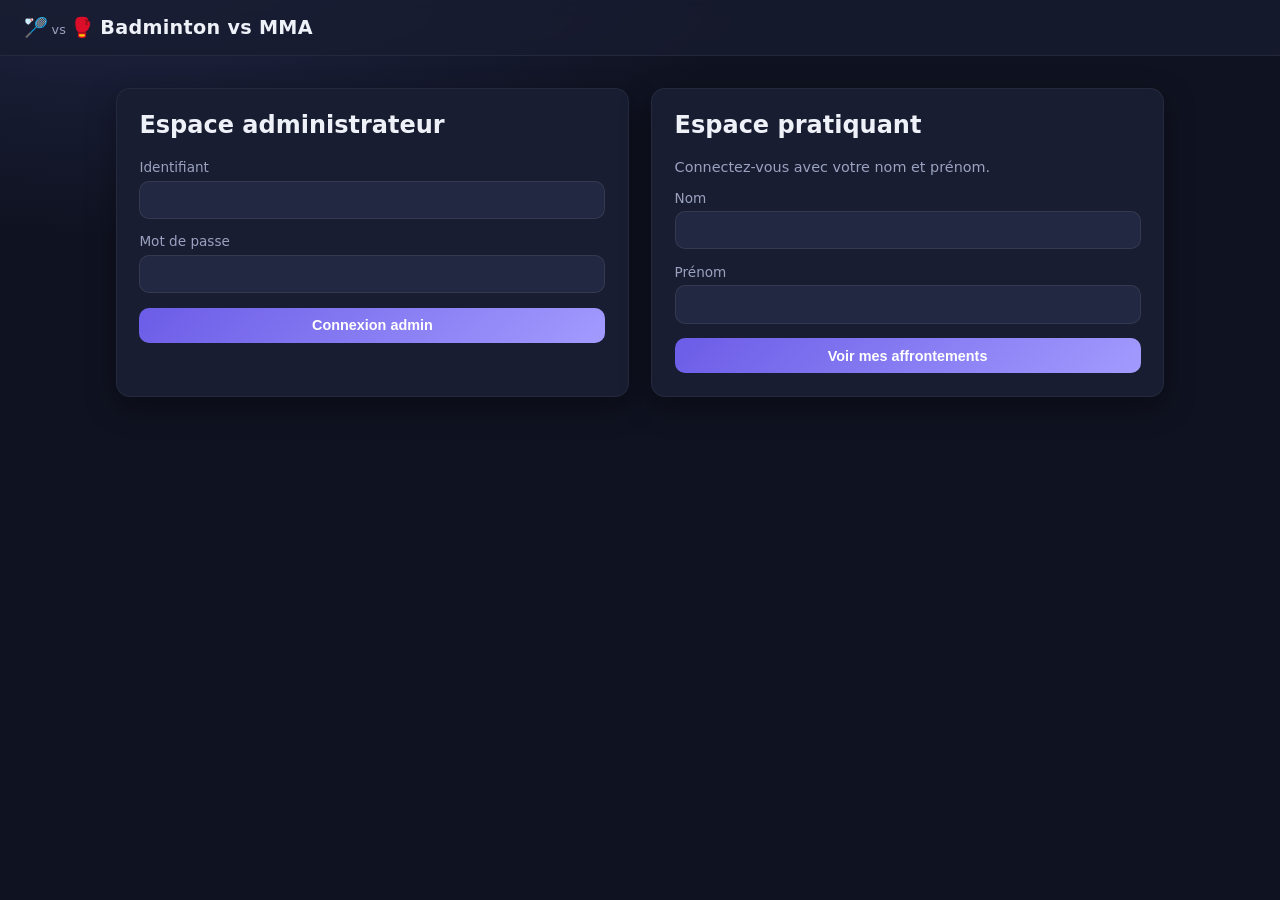
==== index.html @ b2618be3 "feat: initial implementation of Badminton vs MMA application - Added Database class for PDO connecti" ====
<!DOCTYPE html>
<html lang="fr">
<head>
    <meta charset="utf-8">
    <meta name="viewport" content="width=device-width, initial-scale=1">
    <title>Badminton vs MMA — Gestion de la compétition</title>
    <link rel="stylesheet" href="assets/css/style.css">
</head>
<body>
    <header class="app-header">
        <div class="brand">🏸<span>vs</span>🥊 <strong>Badminton&nbsp;vs&nbsp;MMA</strong></div>
        <div id="session-info" class="session-info hidden">
            <span id="session-name"></span>
            <button id="logout-btn" class="btn btn-ghost">Se déconnecter</button>
        </div>
    </header>

    <main id="app">

        <!-- ============================ CONNEXION ============================ -->
        <section id="view-login" class="view">
            <div class="login-grid">
                <div class="card">
                    <h2>Espace administrateur</h2>
                    <form id="admin-login-form" class="form">
                        <label>Identifiant
                            <input type="text" name="username" autocomplete="username" required>
                        </label>
                        <label>Mot de passe
                            <input type="password" name="password" autocomplete="current-password" required>
                        </label>
                        <button class="btn btn-primary" type="submit">Connexion admin</button>
                    </form>
                </div>

                <div class="card">
                    <h2>Espace pratiquant</h2>
                    <p class="muted">Connectez-vous avec votre nom et prénom.</p>
                    <form id="participant-login-form" class="form">
                        <label>Nom
                            <input type="text" name="nom" required>
                        </label>
                        <label>Prénom
                            <input type="text" name="prenom" required>
                        </label>
                        <button class="btn btn-primary" type="submit">Voir mes affrontements</button>
                    </form>
                </div>
            </div>
            <p id="login-error" class="error hidden"></p>
        </section>

        <!-- ============================ ADMIN ============================ -->
        <section id="view-admin" class="view hidden">
            <nav class="tabs">
                <button class="tab active" data-tab="participants">Pratiquants</button>
                <button class="tab" data-tab="matches">Affrontements</button>
            </nav>

            <!-- Onglet Pratiquants -->
            <div id="tab-participants" class="tab-panel">
                <div class="card">
                    <h3>Ajouter un pratiquant</h3>
                    <form id="participant-form" class="form inline">
                        <input type="hidden" name="id">
                        <label>Nom <input type="text" name="nom" required></label>
                        <label>Prénom <input type="text" name="prenom" required></label>
                        <label>Catégorie
                            <select name="categorie" required>
                                <option value="MMA">MMA</option>
                                <option value="BADMINTON">Badminton</option>
                            </select>
                        </label>
                        <button class="btn btn-primary" type="submit">Enregistrer</button>
                        <button class="btn btn-ghost hidden" type="button" id="participant-cancel">Annuler</button>
                    </form>
                </div>
                <div class="card">
                    <h3>Liste des pratiquants</h3>
                    <table id="participants-table" class="data-table">
                        <thead><tr><th>Nom</th><th>Prénom</th><th>Catégorie</th><th></th></tr></thead>
                        <tbody></tbody>
                    </table>
                </div>
            </div>

            <!-- Onglet Affrontements -->
            <div id="tab-matches" class="tab-panel hidden">
                <div class="card">
                    <h3>Créer un affrontement</h3>
                    <form id="match-form" class="form inline">
                        <label>Pratiquant MMA
                            <select name="participant_mma_id" required></select>
                        </label>
                        <label>Pratiquant Badminton
                            <select name="participant_bad_id" required></select>
                        </label>
                        <label>Ordre <input type="number" name="ordre" value="0" min="0"></label>
                        <button class="btn btn-primary" type="submit">Créer</button>
                    </form>
                </div>
                <div class="card">
                    <h3>Tableau des affrontements</h3>
                    <div id="matches-list" class="matches-list"></div>
                </div>
            </div>
        </section>

        <!-- ============================ PRATIQUANT ============================ -->
        <section id="view-participant" class="view hidden">
            <div class="card">
                <h2>Mes affrontements</h2>
                <div id="my-matches" class="matches-list"></div>
            </div>
        </section>
    </main>

    <!-- Modale de saisie des résultats -->
    <div id="result-modal" class="modal hidden">
        <div class="modal-box">
            <button class="modal-close" id="result-close">&times;</button>
            <h3 id="result-title">Résultats de l'affrontement</h3>

            <div class="round">
                <h4>Manche 1 — Badminton <span class="rule">MMA gagne à 11 • Badminton gagne à 21 • pas de smash</span></h4>
                <div class="form inline">
                    <label id="lbl-score-mma">Score MMA <input type="number" id="score-mma" min="0"></label>
                    <label id="lbl-score-bad">Score Badminton <input type="number" id="score-bad" min="0"></label>
                </div>
                <p id="bad-winner" class="winner-line"></p>
            </div>

            <div class="round">
                <h4>Manche 2 — MMA <span class="rule">Badminton a droit aux percussions • gagne s'il n'est pas soumis en 60&nbsp;s</span></h4>
                <div class="timer-block">
                    <div id="timer-display" class="timer">01:00</div>
                    <button class="btn btn-ghost" id="timer-start" type="button">Démarrer</button>
                    <button class="btn btn-ghost" id="timer-reset" type="button">Réinitialiser</button>
                </div>
                <div class="form inline">
                    <label>Issue
                        <select id="mma-soumission">
                            <option value="">— Non saisie —</option>
                            <option value="1">Badminton soumis (MMA gagne)</option>
                            <option value="0">Non soumis en 60 s (Badminton gagne)</option>
                        </select>
                    </label>
                    <label>Durée (s) <input type="number" id="mma-duree" min="0" max="60"></label>
                </div>
                <p id="mma-winner" class="winner-line"></p>
            </div>

            <div class="round decisive hidden" id="decisive-block">
                <h4>Manche décisive (1-1)</h4>
                <label>Vainqueur de l'affrontement
                    <select id="decisive-winner">
                        <option value="">— Choisir —</option>
                    </select>
                </label>
            </div>

            <p id="result-error" class="error hidden"></p>
            <div class="modal-actions">
                <button class="btn btn-primary" id="result-save">Enregistrer les résultats</button>
            </div>
        </div>
    </div>

    <script src="assets/js/api.js"></script>
    <script src="assets/js/app.js"></script>
</body>
</html>
---- assets/css/style.css ----
:root {
    --bg: #0f1220;
    --surface: #191d31;
    --surface-2: #232842;
    --primary: #6c5ce7;
    --primary-2: #a29bfe;
    --accent-bad: #00b894;
    --accent-mma: #e17055;
    --text: #eef1f8;
    --muted: #9aa2c0;
    --danger: #ff6b6b;
    --radius: 14px;
    --shadow: 0 10px 30px rgba(0,0,0,.35);
}

* { box-sizing: border-box; }

body {
    margin: 0;
    font-family: system-ui, -apple-system, "Segoe UI", Roboto, sans-serif;
    background: radial-gradient(1200px 600px at 10% -10%, #23284a 0%, var(--bg) 55%);
    color: var(--text);
    min-height: 100vh;
}

.hidden { display: none !important; }
.muted { color: var(--muted); font-size: .9rem; }

/* Header */
.app-header {
    display: flex;
    justify-content: space-between;
    align-items: center;
    padding: 1rem 1.5rem;
    background: rgba(25,29,49,.75);
    backdrop-filter: blur(8px);
    border-bottom: 1px solid rgba(255,255,255,.06);
    position: sticky; top: 0; z-index: 10;
}
.brand { font-size: 1.2rem; letter-spacing: .3px; }
.brand span { font-size: .8rem; color: var(--muted); margin: 0 .2rem; }
.session-info { display: flex; align-items: center; gap: 1rem; }
#session-name { color: var(--primary-2); font-weight: 600; }

main { max-width: 1080px; margin: 2rem auto; padding: 0 1rem; }

/* Cartes */
.card {
    background: var(--surface);
    border: 1px solid rgba(255,255,255,.05);
    border-radius: var(--radius);
    padding: 1.4rem;
    margin-bottom: 1.4rem;
    box-shadow: var(--shadow);
}
.card h2, .card h3 { margin-top: 0; }

/* Login */
.login-grid { display: grid; grid-template-columns: 1fr 1fr; gap: 1.4rem; }
@media (max-width: 720px) { .login-grid { grid-template-columns: 1fr; } }

/* Formulaires */
.form { display: flex; flex-direction: column; gap: .9rem; }
.form.inline { flex-direction: row; flex-wrap: wrap; align-items: flex-end; }
.form label { display: flex; flex-direction: column; gap: .35rem; font-size: .85rem; color: var(--muted); }
.form input, .form select {
    background: var(--surface-2);
    border: 1px solid rgba(255,255,255,.08);
    border-radius: 10px;
    padding: .6rem .7rem;
    color: var(--text);
    font-size: .95rem;
    min-width: 160px;
}
.form input:focus, .form select:focus { outline: 2px solid var(--primary); }

/* Boutons */
.btn {
    border: none; border-radius: 10px; padding: .6rem 1rem;
    font-size: .9rem; font-weight: 600; cursor: pointer;
    transition: transform .05s ease, filter .15s ease;
}
.btn:active { transform: translateY(1px); }
.btn-primary { background: linear-gradient(135deg, var(--primary), var(--primary-2)); color: white; }
.btn-primary:hover { filter: brightness(1.08); }
.btn-ghost { background: transparent; color: var(--muted); border: 1px solid rgba(255,255,255,.12); }
.btn-ghost:hover { color: var(--text); }
.btn-danger { background: rgba(255,107,107,.15); color: var(--danger); border: 1px solid rgba(255,107,107,.3); }
.btn-sm { padding: .35rem .6rem; font-size: .8rem; }

/* Onglets */
.tabs { display: flex; gap: .5rem; margin-bottom: 1.2rem; }
.tab {
    background: var(--surface); color: var(--muted);
    border: 1px solid rgba(255,255,255,.06);
    padding: .6rem 1.2rem; border-radius: 999px; cursor: pointer; font-weight: 600;
}
.tab.active { background: var(--primary); color: white; }

/* Tables */
.data-table { width: 100%; border-collapse: collapse; }
.data-table th, .data-table td {
    text-align: left; padding: .7rem .6rem;
    border-bottom: 1px solid rgba(255,255,255,.06);
}
.data-table th { color: var(--muted); font-size: .8rem; text-transform: uppercase; letter-spacing: .5px; }

.badge { padding: .2rem .6rem; border-radius: 999px; font-size: .72rem; font-weight: 700; }
.badge.MMA { background: rgba(225,112,85,.18); color: var(--accent-mma); }
.badge.BADMINTON { background: rgba(0,184,148,.18); color: var(--accent-bad); }

/* Liste des affrontements */
.matches-list { display: grid; gap: 1rem; }
.match {
    background: var(--surface-2);
    border: 1px solid rgba(255,255,255,.06);
    border-radius: 12px;
    padding: 1rem 1.2rem;
}
.match-head { display: flex; justify-content: space-between; align-items: center; gap: 1rem; flex-wrap: wrap; }
.fighters { display: flex; align-items: center; gap: .8rem; font-size: 1.05rem; }
.fighters .vs { color: var(--muted); font-size: .8rem; }
.fighter.win { color: var(--primary-2); font-weight: 700; }
.status { font-size: .75rem; padding: .2rem .6rem; border-radius: 999px; }
.status.a_venir { background: rgba(154,162,192,.15); color: var(--muted); }
.status.en_cours { background: rgba(108,92,231,.2); color: var(--primary-2); }
.status.termine { background: rgba(0,184,148,.18); color: var(--accent-bad); }
.match-rounds { margin-top: .7rem; font-size: .85rem; color: var(--muted); display: grid; gap: .25rem; }
.match-actions { display: flex; gap: .5rem; margin-top: .8rem; flex-wrap: wrap; }

/* Modale */
.modal { position: fixed; inset: 0; background: rgba(0,0,0,.6); display: flex; align-items: center; justify-content: center; z-index: 50; padding: 1rem; }
.modal-box {
    background: var(--surface); border-radius: var(--radius);
    padding: 1.6rem; max-width: 560px; width: 100%;
    max-height: 90vh; overflow-y: auto; position: relative; box-shadow: var(--shadow);
}
.modal-close { position: absolute; top: .8rem; right: 1rem; background: none; border: none; color: var(--muted); font-size: 1.6rem; cursor: pointer; }
.round { border-top: 1px solid rgba(255,255,255,.08); padding-top: 1rem; margin-top: 1rem; }
.round h4 { margin: 0 0 .6rem; }
.round .rule { display: block; font-size: .72rem; color: var(--muted); font-weight: 400; margin-top: .2rem; }
.round.decisive { background: rgba(108,92,231,.08); border-radius: 10px; padding: 1rem; }
.winner-line { font-size: .85rem; color: var(--primary-2); min-height: 1.1rem; margin: .5rem 0 0; }
.timer-block { display: flex; align-items: center; gap: .8rem; margin-bottom: .8rem; }
.timer { font-size: 1.6rem; font-weight: 800; font-variant-numeric: tabular-nums; color: var(--accent-mma); }
.timer.warn { color: var(--danger); }
.modal-actions { margin-top: 1.4rem; display: flex; justify-content: flex-end; }

/* Messages */
.error { color: var(--danger); font-size: .9rem; margin-top: 1rem; }
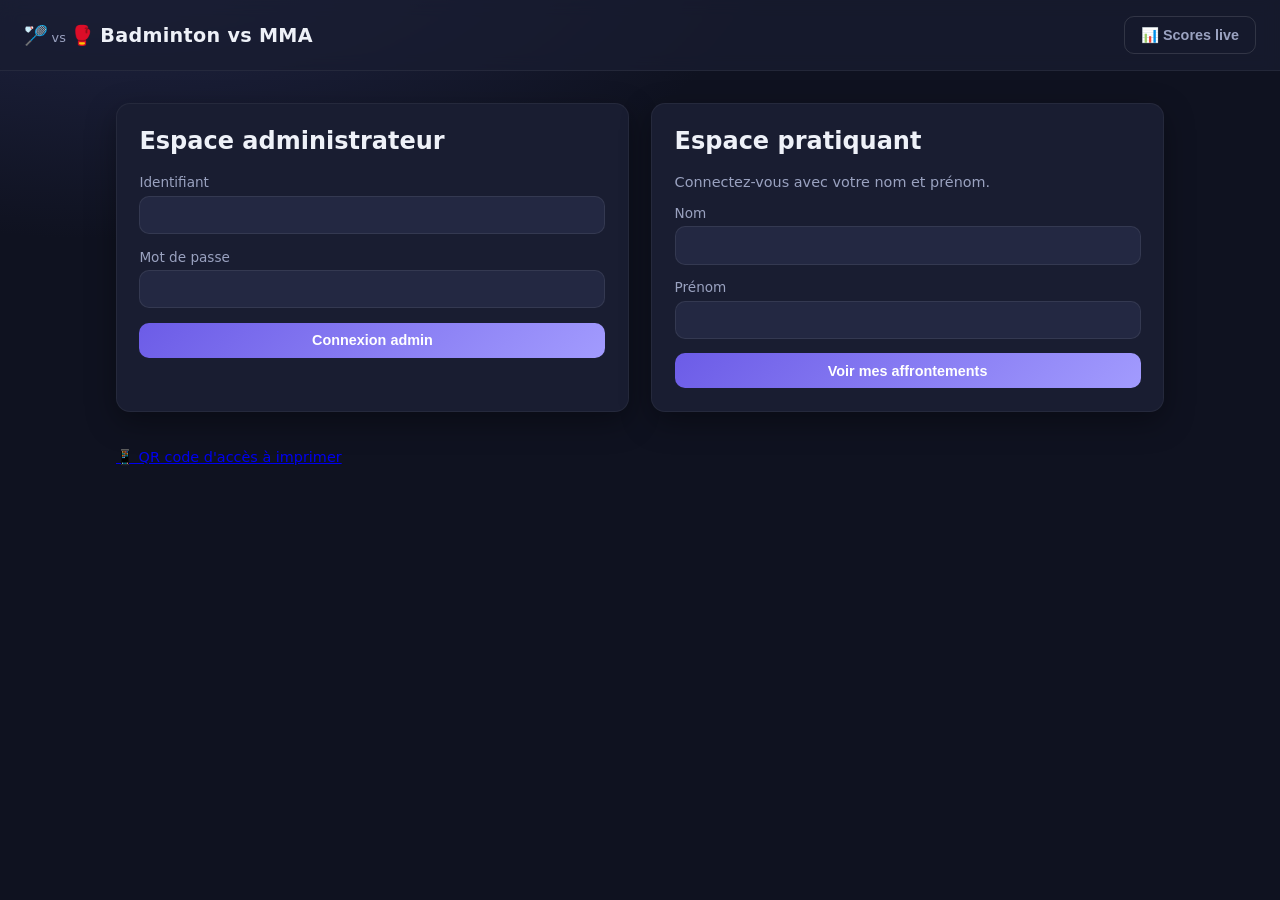
==== commit 535ee26e: "feat: ajout de la gestion des disciplines et des statistiques des matchs" ====
--- a/index.html
+++ b/index.html
@@ -9,9 +9,12 @@
 <body>
     <header class="app-header">
         <div class="brand">🏸<span>vs</span>🥊 <strong>Badminton&nbsp;vs&nbsp;MMA</strong></div>
-        <div id="session-info" class="session-info hidden">
-            <span id="session-name"></span>
-            <button id="logout-btn" class="btn btn-ghost">Se déconnecter</button>
+        <div class="header-actions">
+            <button id="nav-scores" class="btn btn-ghost">📊 Scores live</button>
+            <div id="session-info" class="session-info hidden">
+                <span id="session-name"></span>
+                <button id="logout-btn" class="btn btn-ghost">Se déconnecter</button>
+            </div>
         </div>
     </header>
 
@@ -48,6 +51,9 @@
                 </div>
             </div>
             <p id="login-error" class="error hidden"></p>
+            <p class="muted center">
+                <a href="qr.html" target="_blank" rel="noopener">📱 QR code d'accès à imprimer</a>
+            </p>
         </section>
 
         <!-- ============================ ADMIN ============================ -->
@@ -55,6 +61,7 @@
             <nav class="tabs">
                 <button class="tab active" data-tab="participants">Pratiquants</button>
                 <button class="tab" data-tab="matches">Affrontements</button>
+                <button class="tab" data-tab="scores">Scores</button>
             </nav>
 
             <!-- Onglet Pratiquants -->
@@ -86,23 +93,56 @@
 
             <!-- Onglet Affrontements -->
             <div id="tab-matches" class="tab-panel hidden">
-                <div class="card">
-                    <h3>Créer un affrontement</h3>
-                    <form id="match-form" class="form inline">
-                        <label>Pratiquant MMA
-                            <select name="participant_mma_id" required></select>
-                        </label>
-                        <label>Pratiquant Badminton
-                            <select name="participant_bad_id" required></select>
-                        </label>
-                        <label>Ordre <input type="number" name="ordre" value="0" min="0"></label>
-                        <button class="btn btn-primary" type="submit">Créer</button>
-                    </form>
-                </div>
-                <div class="card">
-                    <h3>Tableau des affrontements</h3>
+                <div class="create-grid">
+                    <!-- Formulaire BADMINTON -->
+                    <div class="card create-card create-bad">
+                        <h3>🏸 Affrontement <span class="disc-tag BADMINTON">Badminton</span></h3>
+                        <p class="muted">Pas de smash • MMA gagne à 11 • Badminton gagne à 21</p>
+                        <form id="match-form-bad" class="form" data-discipline="BADMINTON">
+                            <label>Pratiquant MMA
+                                <select name="participant_mma_id" required></select>
+                            </label>
+                            <label>Pratiquant Badminton
+                                <select name="participant_bad_id" required></select>
+                            </label>
+                            <label>Ordre <input type="number" name="ordre" value="0" min="0"></label>
+                            <button class="btn btn-bad" type="submit">Créer l'affrontement badminton</button>
+                        </form>
+                    </div>
+
+                    <!-- Formulaire MMA -->
+                    <div class="card create-card create-mma">
+                        <h3>🥊 Affrontement <span class="disc-tag MMA">MMA</span></h3>
+                        <p class="muted">Badminton a droit aux percussions • gagne s'il n'est pas soumis en 60 s</p>
+                        <form id="match-form-mma" class="form" data-discipline="MMA">
+                            <label>Pratiquant MMA
+                                <select name="participant_mma_id" required></select>
+                            </label>
+                            <label>Pratiquant Badminton
+                                <select name="participant_bad_id" required></select>
+                            </label>
+                            <label>Ordre <input type="number" name="ordre" value="0" min="0"></label>
+                            <button class="btn btn-mma" type="submit">Créer l'affrontement MMA</button>
+                        </form>
+                    </div>
+                </div>
+
+                <div class="card">
+                    <div class="list-head">
+                        <h3>Tableau des affrontements</h3>
+                        <div class="filters">
+                            <button class="chip active" data-filter="ALL">Tous</button>
+                            <button class="chip" data-filter="BADMINTON">🏸 Badminton</button>
+                            <button class="chip" data-filter="MMA">🥊 MMA</button>
+                        </div>
+                    </div>
                     <div id="matches-list" class="matches-list"></div>
                 </div>
+            </div>
+
+            <!-- Onglet Scores (admin) -->
+            <div id="tab-scores" class="tab-panel hidden">
+                <div id="scores-admin"></div>
             </div>
         </section>
 
@@ -113,25 +153,32 @@
                 <div id="my-matches" class="matches-list"></div>
             </div>
         </section>
+
+        <!-- ============================ SCORES (public) ============================ -->
+        <section id="view-scores" class="view hidden">
+            <button id="scores-back" class="btn btn-ghost">← Retour</button>
+            <div id="scores-public"></div>
+        </section>
     </main>
 
-    <!-- Modale de saisie des résultats -->
+    <!-- Modale de saisie du résultat -->
     <div id="result-modal" class="modal hidden">
         <div class="modal-box">
             <button class="modal-close" id="result-close">&times;</button>
-            <h3 id="result-title">Résultats de l'affrontement</h3>
-
-            <div class="round">
-                <h4>Manche 1 — Badminton <span class="rule">MMA gagne à 11 • Badminton gagne à 21 • pas de smash</span></h4>
+            <h3 id="result-title">Résultat de l'affrontement</h3>
+            <p id="result-rule" class="rule"></p>
+
+            <!-- Bloc BADMINTON -->
+            <div class="round hidden" id="block-bad">
                 <div class="form inline">
-                    <label id="lbl-score-mma">Score MMA <input type="number" id="score-mma" min="0"></label>
-                    <label id="lbl-score-bad">Score Badminton <input type="number" id="score-bad" min="0"></label>
+                    <label>Score MMA <input type="number" id="score-mma" min="0"></label>
+                    <label>Score Badminton <input type="number" id="score-bad" min="0"></label>
                 </div>
                 <p id="bad-winner" class="winner-line"></p>
             </div>
 
-            <div class="round">
-                <h4>Manche 2 — MMA <span class="rule">Badminton a droit aux percussions • gagne s'il n'est pas soumis en 60&nbsp;s</span></h4>
+            <!-- Bloc MMA -->
+            <div class="round hidden" id="block-mma">
                 <div class="timer-block">
                     <div id="timer-display" class="timer">01:00</div>
                     <button class="btn btn-ghost" id="timer-start" type="button">Démarrer</button>
@@ -150,18 +197,9 @@
                 <p id="mma-winner" class="winner-line"></p>
             </div>
 
-            <div class="round decisive hidden" id="decisive-block">
-                <h4>Manche décisive (1-1)</h4>
-                <label>Vainqueur de l'affrontement
-                    <select id="decisive-winner">
-                        <option value="">— Choisir —</option>
-                    </select>
-                </label>
-            </div>
-
             <p id="result-error" class="error hidden"></p>
             <div class="modal-actions">
-                <button class="btn btn-primary" id="result-save">Enregistrer les résultats</button>
+                <button class="btn btn-primary" id="result-save">Enregistrer le résultat</button>
             </div>
         </div>
     </div>
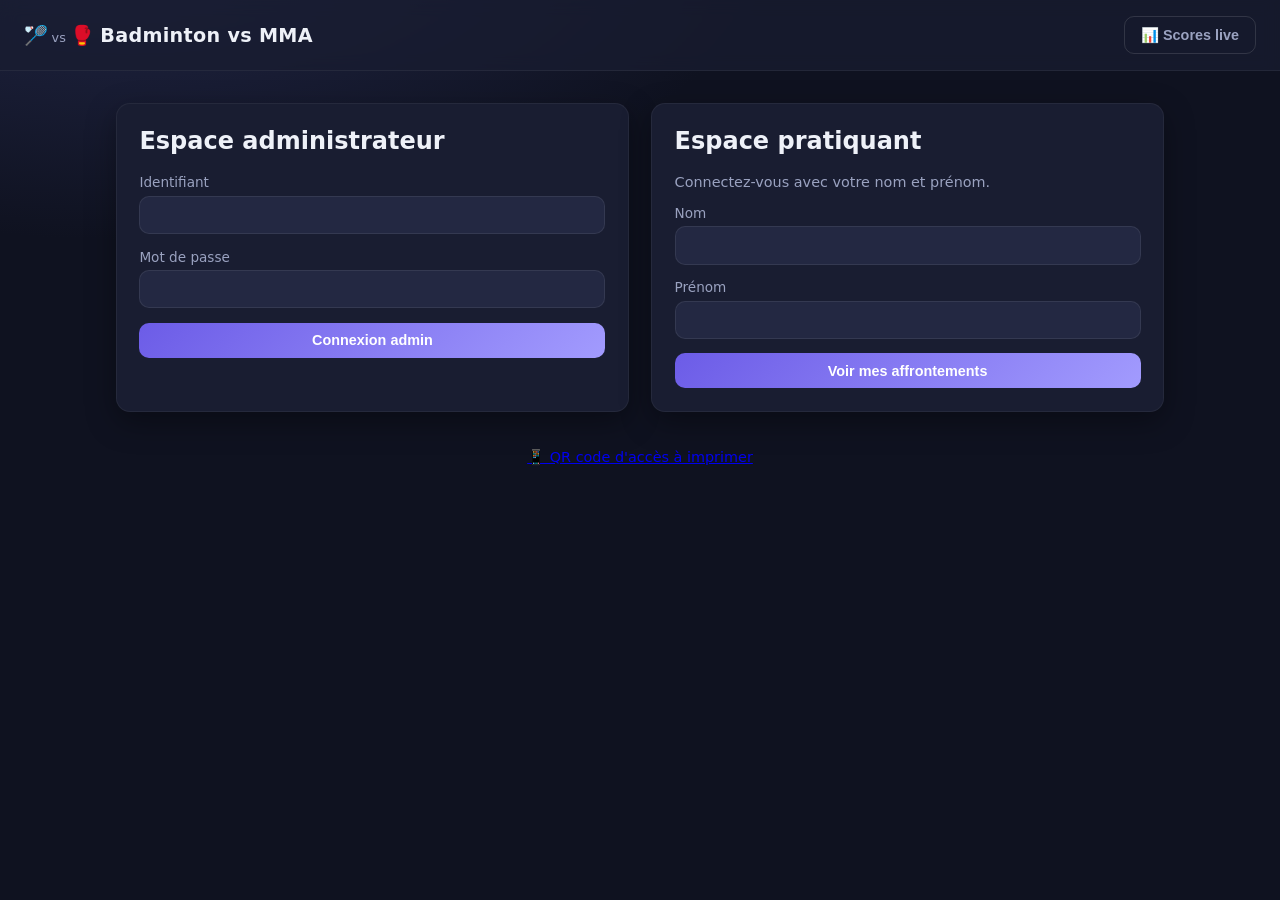
==== commit 2f2e6db4: "feat: ajout de la fonctionnalité de réordonnancement des affrontements et amélioration de l'interfac" ====
--- a/index.html
+++ b/index.html
@@ -170,9 +170,25 @@
 
             <!-- Bloc BADMINTON -->
             <div class="round hidden" id="block-bad">
-                <div class="form inline">
-                    <label>Score MMA <input type="number" id="score-mma" min="0"></label>
-                    <label>Score Badminton <input type="number" id="score-bad" min="0"></label>
+                <div class="score-pickers">
+                    <div class="picker">
+                        <span class="picker-label">Score MMA</span>
+                        <div class="stepper">
+                            <button type="button" class="step" data-target="score-mma" data-delta="-1">−</button>
+                            <input type="number" id="score-mma" min="0" value="0" inputmode="numeric">
+                            <button type="button" class="step" data-target="score-mma" data-delta="1">+</button>
+                        </div>
+                        <button type="button" class="quick-btn" data-target="score-mma" data-set="11">Victoire (11)</button>
+                    </div>
+                    <div class="picker">
+                        <span class="picker-label">Score Badminton</span>
+                        <div class="stepper">
+                            <button type="button" class="step" data-target="score-bad" data-delta="-1">−</button>
+                            <input type="number" id="score-bad" min="0" value="0" inputmode="numeric">
+                            <button type="button" class="step" data-target="score-bad" data-delta="1">+</button>
+                        </div>
+                        <button type="button" class="quick-btn" data-target="score-bad" data-set="21">Victoire (21)</button>
+                    </div>
                 </div>
                 <p id="bad-winner" class="winner-line"></p>
             </div>
--- a/assets/css/style.css
+++ b/assets/css/style.css
@@ -148,3 +148,88 @@
 
 /* Messages */
 .error { color: var(--danger); font-size: .9rem; margin-top: 1rem; }
+
+/* Header actions */
+.header-actions { display: flex; align-items: center; gap: 1rem; }
+.center { text-align: center; }
+
+/* Création d'affrontement (2 disciplines) */
+.create-grid { display: grid; grid-template-columns: 1fr 1fr; gap: 1.4rem; margin-bottom: 1.4rem; }
+@media (max-width: 720px) { .create-grid { grid-template-columns: 1fr; } }
+.create-card { border-top: 4px solid transparent; }
+.create-bad { border-top-color: var(--accent-bad); }
+.create-mma { border-top-color: var(--accent-mma); }
+
+.disc-tag { padding: .15rem .55rem; border-radius: 999px; font-size: .72rem; font-weight: 700; }
+.disc-tag.BADMINTON { background: rgba(0,184,148,.18); color: var(--accent-bad); }
+.disc-tag.MMA { background: rgba(225,112,85,.18); color: var(--accent-mma); }
+
+.btn-bad { background: linear-gradient(135deg, #00b894, #0acaa0); color: #04231c; }
+.btn-mma { background: linear-gradient(135deg, #e17055, #f0916f); color: #2a0f07; }
+.btn-bad:hover, .btn-mma:hover { filter: brightness(1.08); }
+
+/* Liste : entête + filtres */
+.list-head { display: flex; justify-content: space-between; align-items: center; flex-wrap: wrap; gap: .8rem; }
+.filters { display: flex; gap: .4rem; }
+.chip {
+    background: var(--surface-2); color: var(--muted);
+    border: 1px solid rgba(255,255,255,.08);
+    padding: .35rem .8rem; border-radius: 999px; cursor: pointer; font-size: .82rem; font-weight: 600;
+}
+.chip.active { background: var(--primary); color: #fff; border-color: transparent; }
+
+/* Bordure de discipline sur les cartes de match */
+.match.is-bad { border-left: 4px solid var(--accent-bad); }
+.match.is-mma { border-left: 4px solid var(--accent-mma); }
+.match-rounds { display: flex; justify-content: space-between; align-items: center; gap: 1rem; }
+
+/* Tableau des scores */
+.scoreboard { display: flex; align-items: stretch; gap: 1rem; margin-bottom: 1rem; }
+.score-camp { flex: 1; text-align: center; padding: 1.6rem 1rem; border-radius: var(--radius); box-shadow: var(--shadow); }
+.score-camp.bad { background: linear-gradient(160deg, rgba(0,184,148,.22), rgba(0,184,148,.06)); border: 1px solid rgba(0,184,148,.35); }
+.score-camp.mma { background: linear-gradient(160deg, rgba(225,112,85,.22), rgba(225,112,85,.06)); border: 1px solid rgba(225,112,85,.35); }
+.score-emoji { font-size: 2.4rem; }
+.score-num { font-size: 3.4rem; font-weight: 800; line-height: 1; font-variant-numeric: tabular-nums; }
+.score-label { color: var(--muted); font-size: .9rem; margin-top: .3rem; }
+.score-vs { align-self: center; color: var(--muted); font-weight: 800; font-size: 1.1rem; }
+
+.score-bar { display: flex; height: 14px; border-radius: 999px; overflow: hidden; background: var(--surface-2); margin-bottom: 1.4rem; }
+.score-bar-bad { background: var(--accent-bad); transition: width .5s ease; }
+.score-bar-mma { background: var(--accent-mma); transition: width .5s ease; }
+
+.score-details { display: grid; grid-template-columns: 1fr 1fr; gap: 1rem; }
+@media (max-width: 560px) { .score-details { grid-template-columns: 1fr; } .scoreboard { flex-direction: column; } }
+.card.mini { margin: 0; padding: 1rem 1.2rem; }
+.card.mini h4 { margin: 0 0 .4rem; }
+.card.mini p { margin: 0; color: var(--muted); }
+
+/* Glisser-déposer */
+.drag-hint { margin: 0 0 .8rem; }
+.match[draggable="true"] { cursor: grab; }
+.match.dragging { opacity: .5; outline: 2px dashed var(--primary); }
+.drag-handle { color: var(--muted); cursor: grab; font-size: 1.1rem; user-select: none; }
+
+/* Sélecteurs de score (picker) */
+.score-pickers { display: flex; gap: 1.4rem; flex-wrap: wrap; }
+.picker { display: flex; flex-direction: column; gap: .5rem; align-items: flex-start; }
+.picker-label { color: var(--muted); font-size: .85rem; }
+.stepper { display: flex; align-items: center; gap: .4rem; }
+.stepper .step {
+    width: 40px; height: 40px; border-radius: 10px; border: 1px solid rgba(255,255,255,.12);
+    background: var(--surface-2); color: var(--text); font-size: 1.3rem; font-weight: 700; cursor: pointer;
+    line-height: 1;
+}
+.stepper .step:hover { background: var(--primary); border-color: transparent; }
+.stepper input {
+    width: 74px; text-align: center; font-size: 1.4rem; font-weight: 700;
+    background: var(--surface-2); border: 1px solid rgba(255,255,255,.08);
+    border-radius: 10px; color: var(--text); padding: .4rem; -moz-appearance: textfield;
+}
+.stepper input::-webkit-outer-spin-button,
+.stepper input::-webkit-inner-spin-button { -webkit-appearance: none; margin: 0; }
+.quick-btn {
+    background: var(--surface-2); color: var(--muted);
+    border: 1px solid rgba(255,255,255,.1); border-radius: 999px;
+    padding: .3rem .7rem; font-size: .78rem; font-weight: 600; cursor: pointer;
+}
+.quick-btn:hover { color: var(--text); border-color: var(--primary); }
